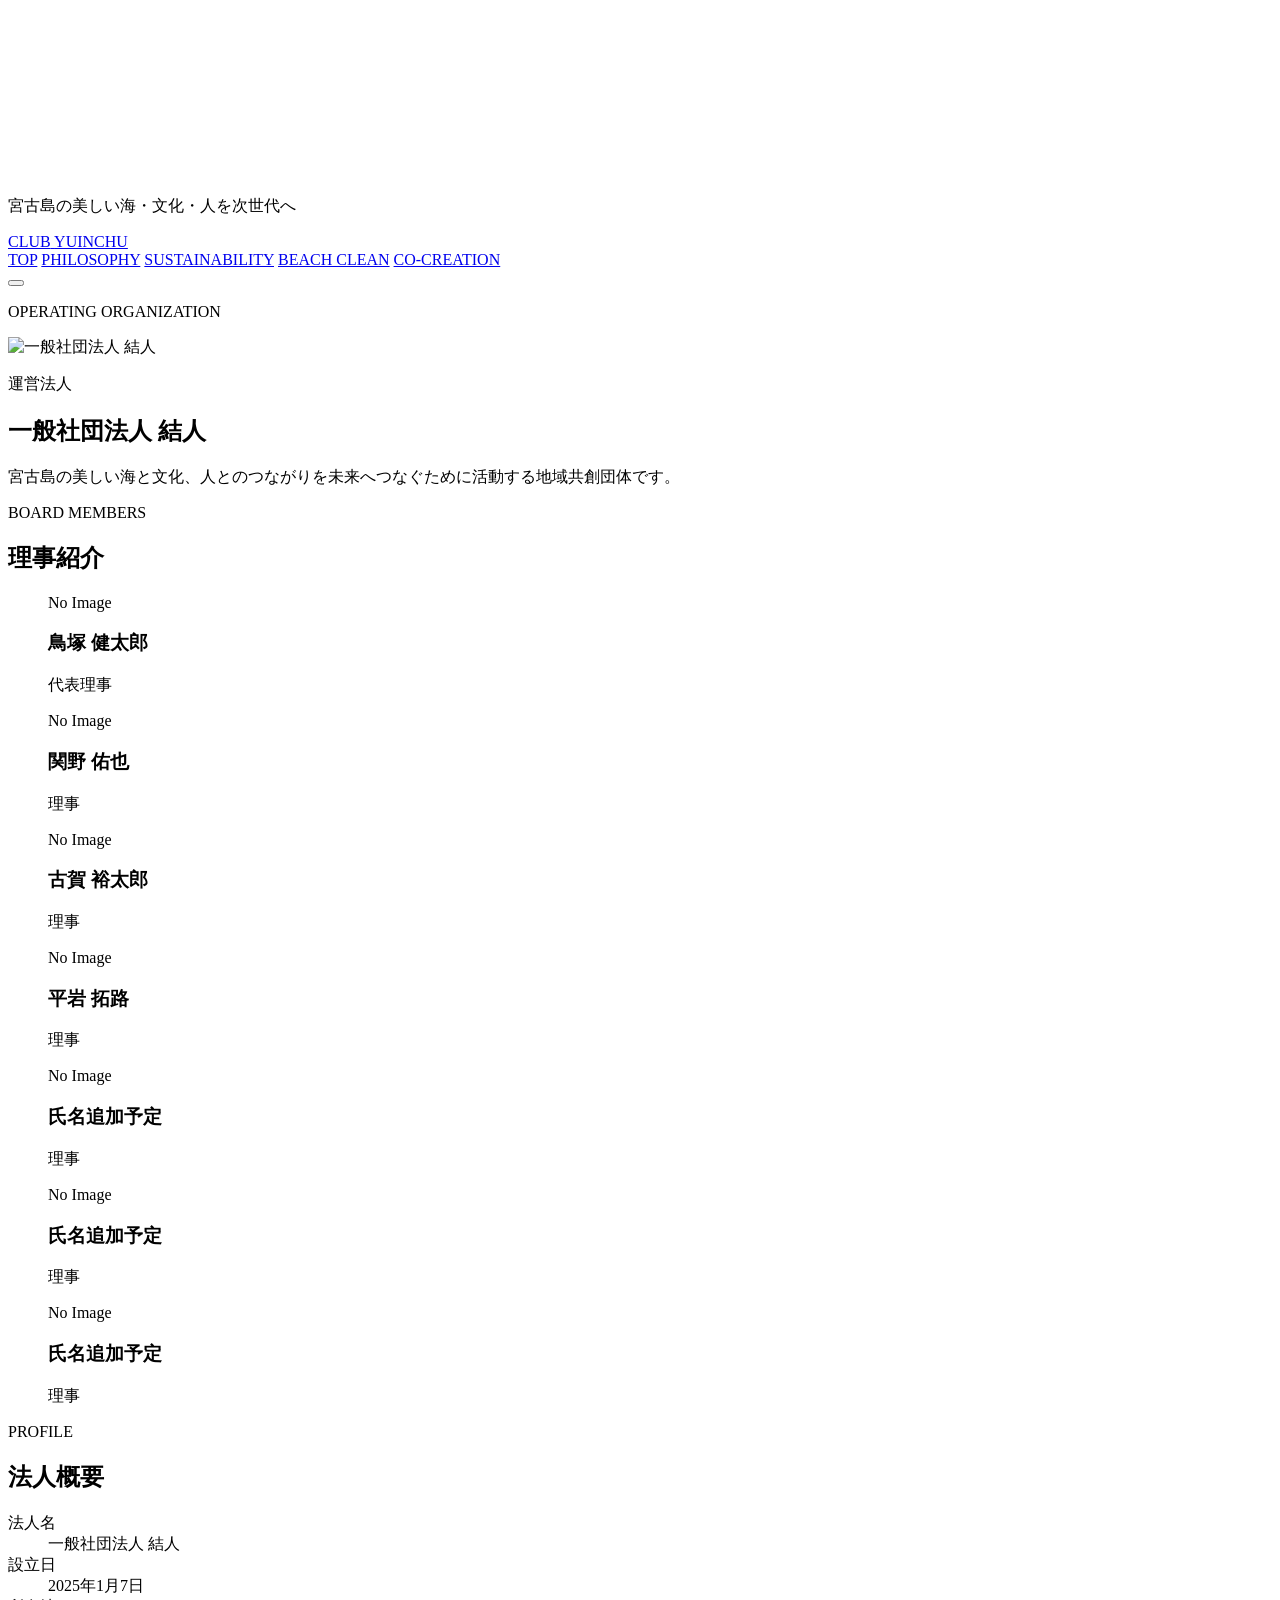
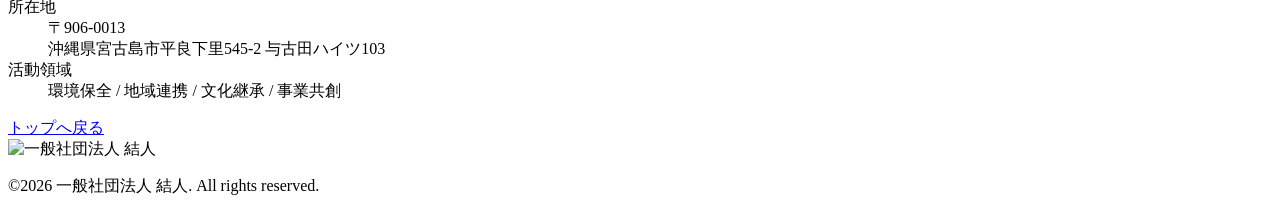
==== about.html @ 7a9347c9 "Add files via upload" ====
<!DOCTYPE html>
<html lang="ja">
<head>
  <meta charset="UTF-8">
  <meta name="viewport" content="width=device-width, initial-scale=1.0">
  <meta name="description" content="一般社団法人 結人の運営法人情報と理事紹介ページです。">
  <title>運営法人｜一般社団法人 結人</title>
  <link rel="icon" href="assets/favicon.png" type="image/png">
  <link rel="stylesheet" href="style_hiroha-structure.css">
  <link rel="preconnect" href="https://fonts.googleapis.com">
  <link rel="preconnect" href="https://fonts.gstatic.com" crossorigin>
  <link href="https://fonts.googleapis.com/css2?family=Noto+Sans+JP:wght@300;400;500;700&family=Noto+Serif+JP:wght@400;500;600;700&family=Cormorant+Garamond:wght@400;500;600&display=swap" rel="stylesheet">
</head>
<body class="hiroha-layout about-page">
  <div class="ambient-video" aria-hidden="true">
    <video autoplay muted loop playsinline poster="assets/hero-ocean.jpg">
      <source src="assets/260413_yuinchubackground.mp4" type="video/mp4">
    </video>
  </div>
  <div class="ambient-overlay" aria-hidden="true"></div>
  <a class="side-logo" href="index.html" aria-label="一般社団法人 結人 トップへ">
    <img src="assets/footer-logo.png" alt="">
  </a>
  <p class="side-copy" aria-hidden="true">宮古島の美しい海・文化・人を次世代へ</p>

  <header class="site-header" id="top">
    <div class="site-header__inner">
      <a class="brand" href="index.html" aria-label="一般社団法人 結人 トップへ">
        <span>CLUB</span>
        <span>YUINCHU</span>
      </a>
      <nav class="global-nav" id="global-nav" aria-label="サイトナビゲーション">
        <a href="index.html">TOP</a>
        <a href="index.html#philosophy">PHILOSOPHY</a>
        <a href="index.html#sustainability">SUSTAINABILITY</a>
        <a href="index.html#beach-clean">BEACH CLEAN</a>
        <a href="index.html#co-creation">CO-CREATION</a>
      </nav>
      <button class="menu-button" id="menu-button" type="button" aria-label="メニューを開閉" aria-controls="global-nav" aria-expanded="false">
        <span></span>
        <span></span>
        <span></span>
      </button>
    </div>
  </header>

  <main>
    <section class="about-hero" aria-labelledby="about-title">
      <div class="about-hero__inner">
        <p class="section-label">OPERATING ORGANIZATION</p>
        <img class="about-hero__logo" src="assets/footer-logo.png" alt="一般社団法人 結人">
        <div class="about-hero__panel">
          <p class="about-hero__eyebrow">運営法人</p>
          <h1 class="visually-hidden" id="about-title">一般社団法人 結人</h1>
          <p class="about-hero__lead">宮古島の美しい海と文化、人とのつながりを未来へつなぐために活動する地域共創団体です。</p>
        </div>
      </div>
    </section>

    <div class="phone-stage about-stage">
      <section class="section directors" aria-labelledby="directors-title">
        <div class="container">
          <p class="section-label">BOARD MEMBERS</p>
          <h2 class="section-title" id="directors-title">理事紹介</h2>
          <div class="director-feature">
            <figure class="director-card director-card--primary">
              <div class="director-card__photo director-card__photo--empty">No Image</div>
              <figcaption>
                <h3>鳥塚 健太郎</h3>
                <p>代表理事</p>
              </figcaption>
            </figure>
          </div>
          <div class="director-grid">
            <figure class="director-card">
              <div class="director-card__photo director-card__photo--empty">No Image</div>
              <figcaption>
                <h3>関野 佑也</h3>
                <p>理事</p>
              </figcaption>
            </figure>
            <figure class="director-card">
              <div class="director-card__photo director-card__photo--empty">No Image</div>
              <figcaption>
                <h3>古賀 裕太郎</h3>
                <p>理事</p>
              </figcaption>
            </figure>
            <figure class="director-card">
              <div class="director-card__photo director-card__photo--empty">No Image</div>
              <figcaption>
                <h3>平岩 拓路</h3>
                <p>理事</p>
              </figcaption>
            </figure>
            <figure class="director-card director-card--placeholder">
              <div class="director-card__photo director-card__photo--empty">No Image</div>
              <figcaption>
                <h3>氏名追加予定</h3>
                <p>理事</p>
              </figcaption>
            </figure>
            <figure class="director-card director-card--placeholder">
              <div class="director-card__photo director-card__photo--empty">No Image</div>
              <figcaption>
                <h3>氏名追加予定</h3>
                <p>理事</p>
              </figcaption>
            </figure>
            <figure class="director-card director-card--placeholder">
              <div class="director-card__photo director-card__photo--empty">No Image</div>
              <figcaption>
                <h3>氏名追加予定</h3>
                <p>理事</p>
              </figcaption>
            </figure>
          </div>
        </div>
      </section>

      <section class="section about-profile" aria-labelledby="profile-title">
        <div class="container">
          <p class="section-label">PROFILE</p>
          <h2 class="section-title" id="profile-title">法人概要</h2>
          <dl class="company-table about-profile__table">
            <div>
              <dt>法人名</dt>
              <dd>一般社団法人 結人</dd>
            </div>
            <div>
              <dt>設立日</dt>
              <dd>2025年1月7日</dd>
            </div>
            <div>
              <dt>所在地</dt>
              <dd>〒906-0013<br>沖縄県宮古島市平良下里545-2 与古田ハイツ103</dd>
            </div>
            <div>
              <dt>活動領域</dt>
              <dd>環境保全 / 地域連携 / 文化継承 / 事業共創</dd>
            </div>
          </dl>
          <a class="section-link about-back-link" href="index.html#philosophy">トップへ戻る</a>
        </div>
      </section>

      <footer class="footer">
        <div class="container footer__inner">
          <img src="assets/footer-logo.png" alt="一般社団法人 結人">
          <p class="footer__copy">&copy;2026 一般社団法人 結人. All rights reserved.</p>
        </div>
      </footer>
    </div>
  </main>

  <script>
    const menuButton = document.getElementById('menu-button');
    const globalNav = document.getElementById('global-nav');
    const header = document.querySelector('.site-header');

    menuButton.addEventListener('click', () => {
      const isOpen = globalNav.classList.toggle('is-open');
      menuButton.classList.toggle('is-active', isOpen);
      document.body.classList.toggle('is-menu-open', isOpen);
      menuButton.setAttribute('aria-expanded', String(isOpen));
    });

    document.querySelectorAll('.global-nav a').forEach((link) => {
      link.addEventListener('click', () => {
        globalNav.classList.remove('is-open');
        menuButton.classList.remove('is-active');
        document.body.classList.remove('is-menu-open');
        menuButton.setAttribute('aria-expanded', 'false');
      });
    });

    const updateHeaderState = () => {
      header.classList.toggle('is-scrolled', window.scrollY > 40);
    };

    window.addEventListener('scroll', updateHeaderState);
    updateHeaderState();

    const motionTargets = document.querySelectorAll(
      '.section-label, .section-title, .about-hero__logo, .about-hero__panel, .director-card, .company-table, .section-link'
    );

    if (!window.matchMedia('(prefers-reduced-motion: reduce)').matches) {
      motionTargets.forEach((element) => element.classList.add('reveal'));

      const revealObserver = new IntersectionObserver((entries) => {
        entries.forEach((entry) => {
          if (entry.isIntersecting) {
            entry.target.classList.add('is-visible');
            revealObserver.unobserve(entry.target);
          }
        });
      }, {
        threshold: 0.12,
        rootMargin: '0px 0px -8% 0px'
      });

      const showVisibleElement = (element) => {
        const rect = element.getBoundingClientRect();
        if (rect.top < window.innerHeight * 0.94 && rect.bottom > window.innerHeight * 0.04) {
          element.classList.add('is-visible');
          revealObserver.unobserve(element);
        }
      };

      motionTargets.forEach((element) => {
        revealObserver.observe(element);
        showVisibleElement(element);
      });
    }
  </script>
</body>
</html>
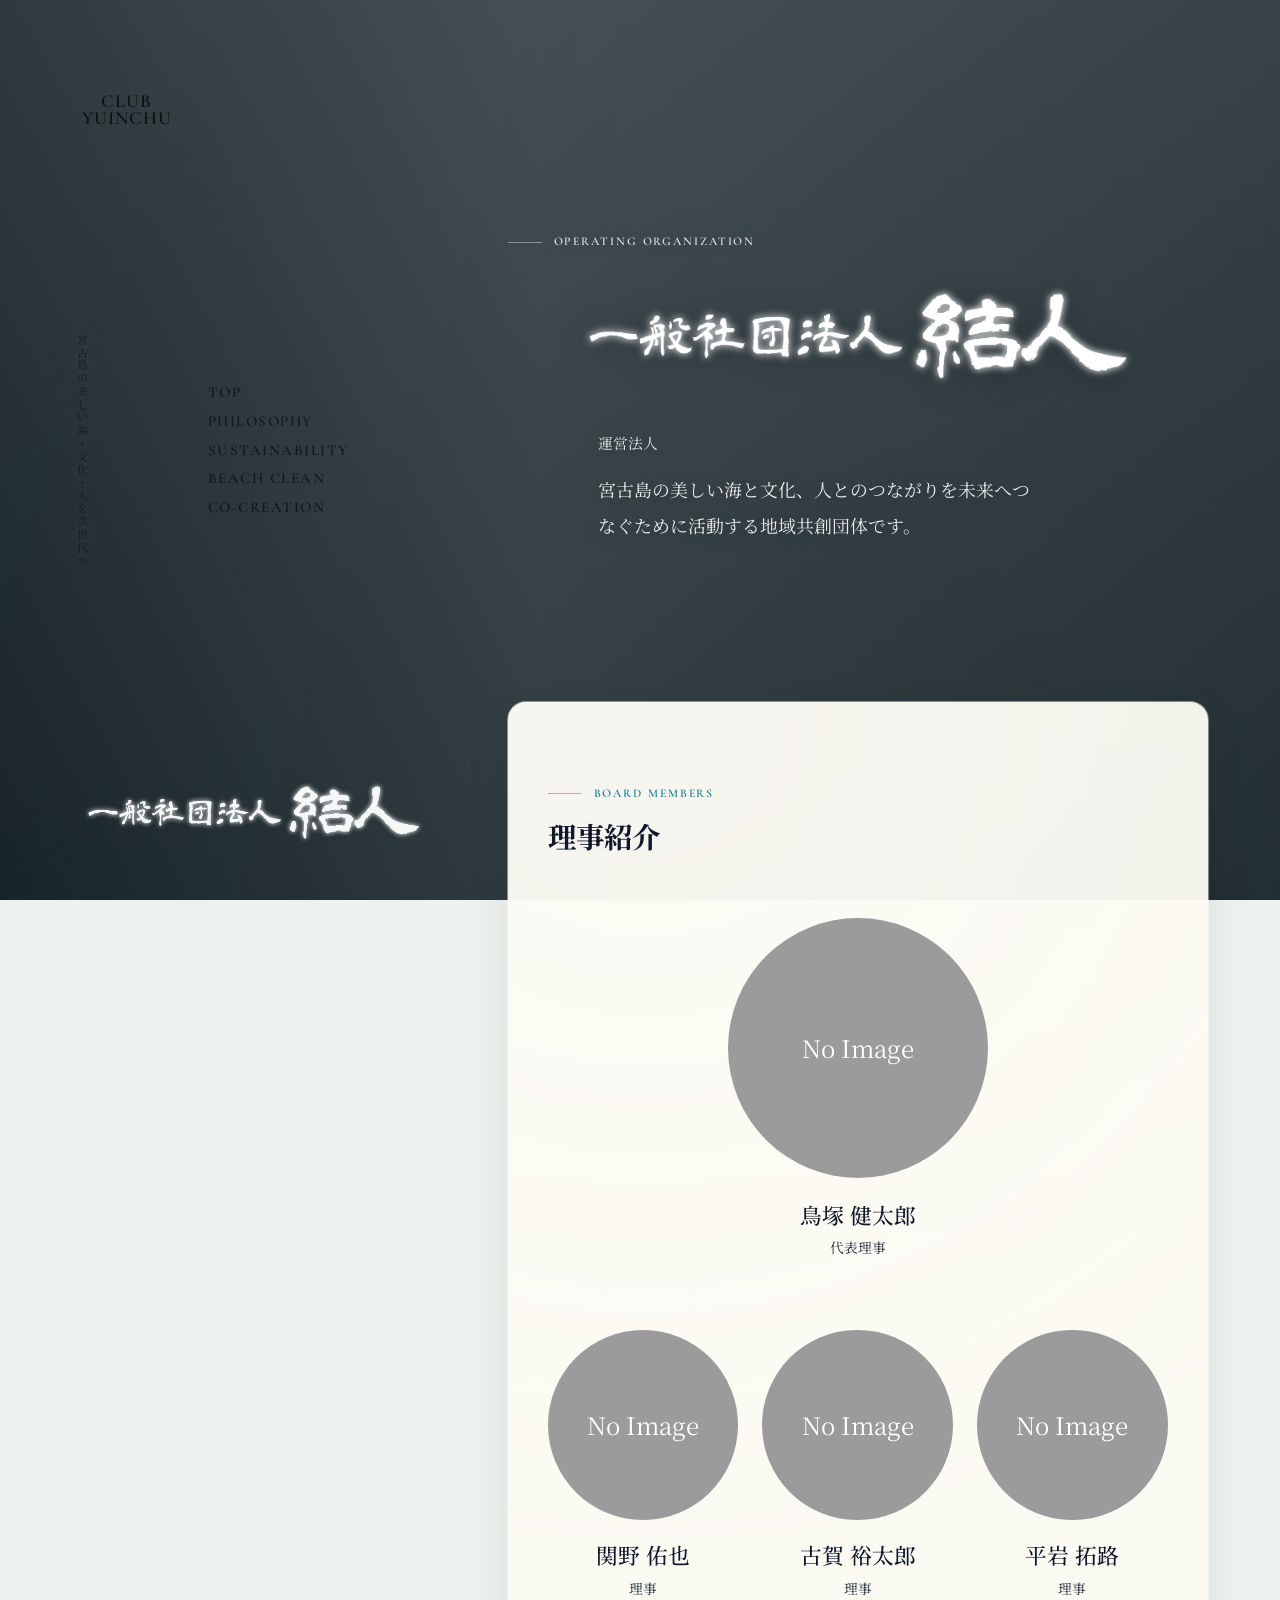
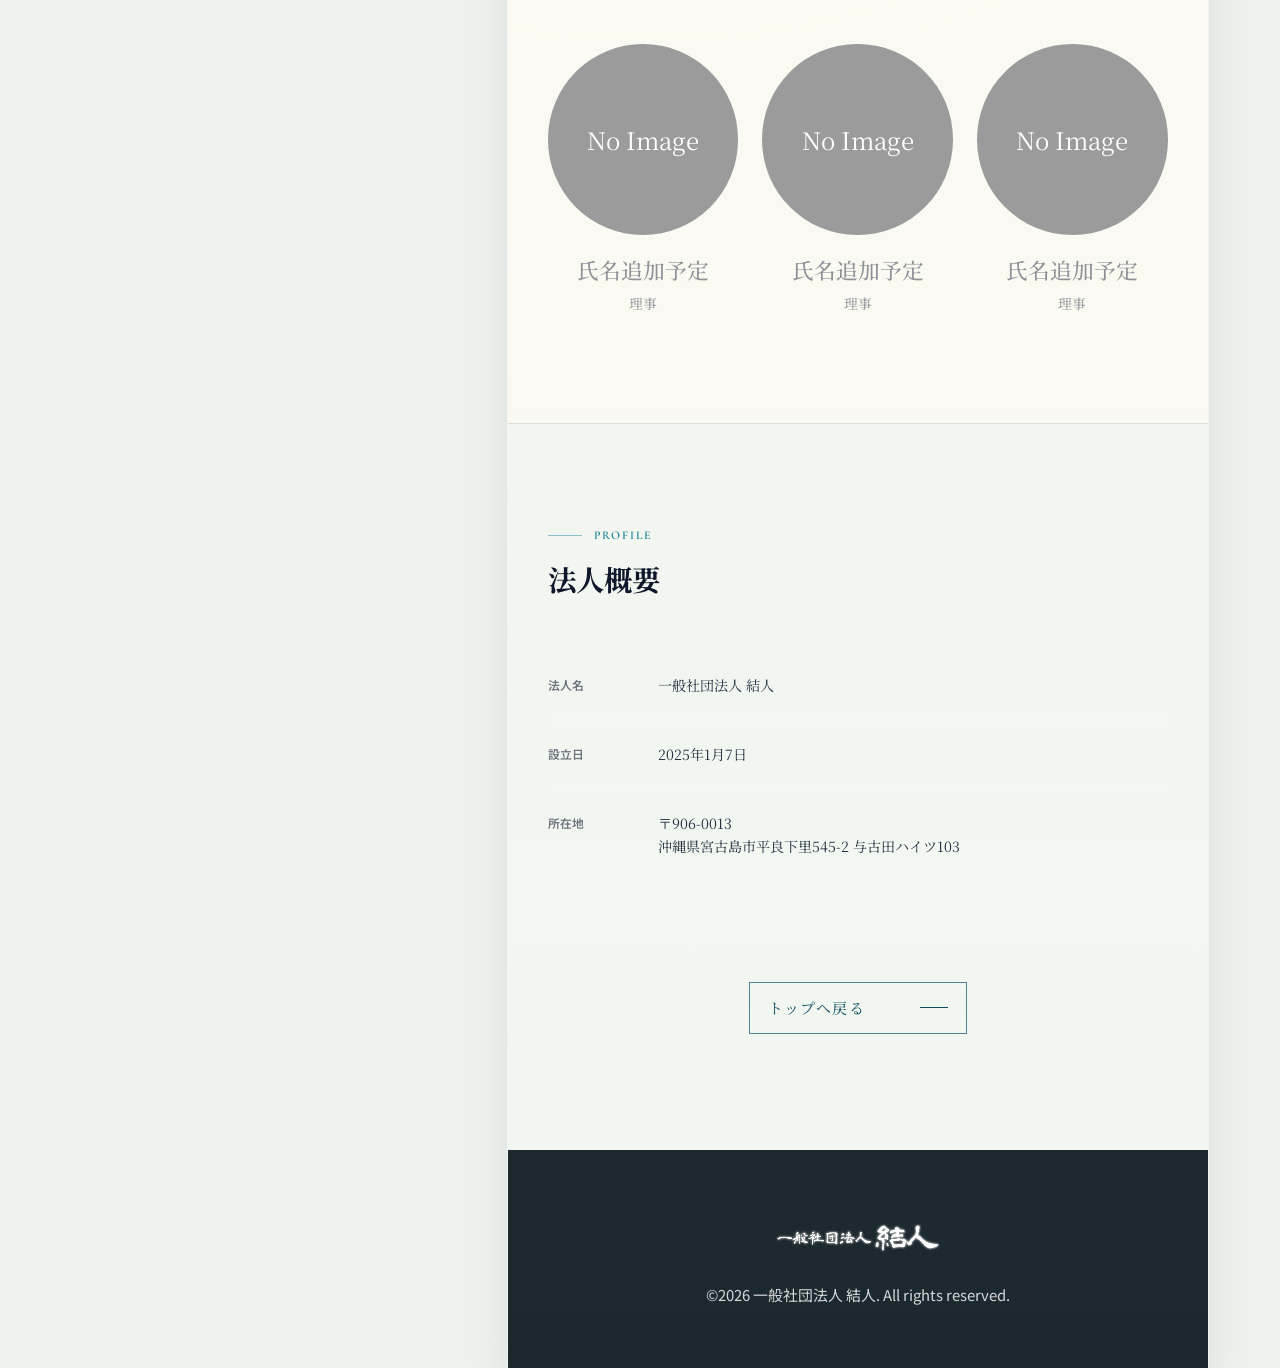
==== commit 747cbcc0: "Update about.html" ====
--- a/about.html
+++ b/about.html
@@ -136,8 +136,6 @@
               <dd>〒906-0013<br>沖縄県宮古島市平良下里545-2 与古田ハイツ103</dd>
             </div>
             <div>
-              <dt>活動領域</dt>
-              <dd>環境保全 / 地域連携 / 文化継承 / 事業共創</dd>
             </div>
           </dl>
           <a class="section-link about-back-link" href="index.html#philosophy">トップへ戻る</a>
--- a/style_hiroha-structure.css
+++ b/style_hiroha-structure.css
@@ -0,0 +1,1291 @@
+@import url("style.css");
+
+body.hiroha-layout {
+  color: var(--color-ink);
+  background: #edf2ee;
+  font-size: 15.5px;
+  line-height: 1.8;
+}
+
+.ambient-video {
+  position: fixed;
+  inset: 0;
+  z-index: 0;
+  overflow: hidden;
+  background: #061319 url("assets/hero-ocean.jpg") center / cover no-repeat;
+}
+
+.ambient-video video {
+  width: 100%;
+  height: 100%;
+  object-fit: cover;
+  opacity: 1;
+}
+
+.ambient-overlay {
+  position: fixed;
+  inset: 0;
+  z-index: 1;
+  pointer-events: none;
+  background:
+    linear-gradient(90deg, rgba(239, 245, 240, 0.08), rgba(239, 245, 240, 0.18) 42%, rgba(239, 245, 240, 0.12)),
+    linear-gradient(180deg, rgba(255, 255, 255, 0.1), rgba(3, 18, 26, 0.16));
+}
+
+.side-logo,
+.side-copy {
+  position: fixed;
+  z-index: 3;
+  color: rgba(255, 255, 255, 0.78);
+}
+
+.side-logo {
+  left: clamp(40px, 8.5vw, 142px);
+  bottom: clamp(34px, 6vh, 68px);
+  width: clamp(280px, 27vw, 460px);
+  opacity: 0.96;
+  transform: translateX(-50%);
+}
+
+.side-logo img {
+  width: 100%;
+  height: auto;
+  filter: brightness(0) invert(1);
+}
+
+.hiroha-layout .side-copy {
+  left: clamp(40px, 8.5vw, 142px);
+  top: 50%;
+  margin: 0;
+  writing-mode: vertical-rl;
+  transform: translate(-50%, -50%);
+  font-family: var(--font-serif);
+  font-size: clamp(0.7rem, 0.78vw, 0.82rem);
+  letter-spacing: 0.18em;
+  line-height: 1.62;
+  color: rgba(6, 14, 18, 0.62);
+  text-shadow: 0 1px 18px rgba(255, 255, 255, 0.28);
+}
+
+.phone-stage {
+  position: relative;
+  z-index: 2;
+  width: min(100%, 700px);
+  margin: 0 auto;
+  overflow: hidden;
+  border-radius: 18px 18px 0 0;
+  background:
+    radial-gradient(circle at 20% 0%, rgba(255, 255, 255, 0.52), transparent 42%),
+    linear-gradient(180deg, rgba(252, 250, 242, 0.78), rgba(248, 247, 240, 0.72));
+  box-shadow: 0 0 0 1px rgba(255, 255, 255, 0.42), 0 18px 48px rgba(0, 0, 0, 0.08);
+}
+
+@media (min-width: 1100px) {
+  .phone-stage {
+    margin-right: auto;
+    margin-left: calc((100% - 700px) / 2 + clamp(210px, 17vw, 320px));
+  }
+
+  .side-logo {
+    left: calc(((100% - 700px) / 2 + clamp(210px, 17vw, 320px)) / 2);
+  }
+
+  .hiroha-layout .side-copy {
+    left: clamp(42px, 5.8vw, 104px);
+    transform: translateY(-50%);
+  }
+
+  .hiroha-layout .site-header__inner {
+    margin-right: auto;
+    margin-left: clamp(58px, 6vw, 92px);
+  }
+}
+
+.hiroha-layout .site-header {
+  z-index: 10;
+  inset: clamp(56px, 8vh, 84px) 0 auto;
+}
+
+.hiroha-layout .site-header.is-scrolled {
+  background: transparent;
+  box-shadow: none;
+  backdrop-filter: none;
+}
+
+.hiroha-layout .site-header__inner {
+  width: min(100% - 56px, 620px);
+  height: 76px;
+}
+
+@media (min-width: 1100px) {
+  .hiroha-layout .site-header__inner {
+    width: calc(100% - clamp(60px, 8vw, 112px));
+  }
+}
+
+.hiroha-layout .brand,
+.hiroha-layout .global-nav {
+  color: #101010;
+  text-shadow: none;
+}
+
+.hiroha-layout .brand {
+  transition: opacity 0.48s ease, color 0.25s ease;
+}
+
+.hiroha-layout .site-header.is-scrolled .brand,
+.hiroha-layout .site-header.is-scrolled .global-nav {
+  color: #0d1f2a;
+  text-shadow: none;
+}
+
+.hiroha-layout .site-header.is-scrolled .brand {
+  opacity: 0;
+  pointer-events: none;
+}
+
+.hiroha-layout .global-nav.is-open {
+  color: #0d1f2a;
+  text-shadow: none;
+}
+
+.hiroha-layout .global-nav {
+  position: fixed;
+  top: 0;
+  right: 0;
+  width: min(78vw, 320px);
+  height: 100svh;
+  padding: 96px 34px 34px;
+  background: rgba(255, 255, 255, 0.96);
+  box-shadow: -24px 0 50px rgba(15, 23, 42, 0.14);
+  transform: translateX(100%);
+  transition: transform 0.25s ease;
+  flex-direction: column;
+  align-items: flex-start;
+  justify-content: flex-start;
+  gap: 22px;
+  color: #0d1f2a;
+  font-size: 0.86rem;
+  text-shadow: none;
+}
+
+.hiroha-layout .global-nav.is-open {
+  transform: translateX(0);
+}
+
+.hiroha-layout .menu-button {
+  position: relative;
+  z-index: 60;
+  display: block;
+}
+
+.hiroha-layout .menu-button span {
+  background: #101010;
+}
+
+.hiroha-layout .site-header.is-scrolled .menu-button span,
+.hiroha-layout.is-menu-open .menu-button span {
+  background: var(--color-ink);
+}
+
+@media (min-width: 1100px) {
+  .hiroha-layout .global-nav {
+    position: fixed;
+    right: auto;
+    left: calc(((100% - 700px) / 2 + clamp(210px, 17vw, 320px)) / 2 - clamp(44px, 5vw, 76px));
+    top: 50%;
+    z-index: 9;
+    width: auto;
+    height: auto;
+    padding: 0;
+    background: transparent;
+    box-shadow: none;
+    transform: translateY(-50%);
+    transition: none;
+    flex-direction: column;
+    align-items: flex-start;
+    justify-content: flex-start;
+    gap: 6px;
+    color: rgba(6, 14, 18, 0.76);
+    font-family: var(--font-en);
+    font-size: 15px;
+    font-weight: 600;
+    letter-spacing: 0.1em;
+    line-height: 1.25;
+    text-align: left;
+    white-space: nowrap;
+  }
+
+  .hiroha-layout .global-nav.is-open {
+    transform: translateY(-50%);
+  }
+
+  .hiroha-layout .global-nav a {
+    position: relative;
+    display: block;
+    padding: 2px 0 2px 18px;
+    transition: color 0.22s ease, opacity 0.22s ease;
+  }
+
+  .hiroha-layout .global-nav a::before {
+    position: absolute;
+    left: 0;
+    top: 50%;
+    width: 8px;
+    height: 1px;
+    background: currentColor;
+    opacity: 0;
+    transform: translateY(-50%) scaleX(0.4);
+    transform-origin: left center;
+    transition: opacity 0.22s ease, transform 0.22s ease;
+    content: "";
+  }
+
+  .hiroha-layout .global-nav a.is-current {
+    color: #fff;
+  }
+
+  .hiroha-layout .global-nav a.is-current::before {
+    opacity: 1;
+    transform: translateY(-50%) scaleX(1);
+  }
+
+  .hiroha-layout .menu-button {
+    display: none;
+  }
+}
+
+.hiroha-layout .container {
+  width: min(100% - 64px, 620px);
+}
+
+.hiroha-layout .section {
+  position: relative;
+  padding: 78px 0;
+}
+
+.hiroha-layout .section-label {
+  display: flex;
+  align-items: center;
+  gap: 12px;
+  margin-bottom: 12px;
+  color: #147f98;
+  font-size: 0.74rem;
+  letter-spacing: 0.16em;
+  line-height: 1.3;
+}
+
+.hiroha-layout .phone-stage .section-label::before,
+.about-page .about-hero .section-label::before {
+  flex: 0 0 34px;
+  width: 34px;
+  height: 1px;
+  background: currentColor;
+  opacity: 0.46;
+  content: "";
+}
+
+.hiroha-layout .section-title {
+  margin-bottom: 22px;
+  font-size: clamp(1.34rem, 5.2vw, 1.78rem);
+  line-height: 1.62;
+  letter-spacing: 0.01em;
+}
+
+.hiroha-layout p {
+  margin-top: 0;
+  margin-bottom: 0;
+  color: #243140;
+  font-size: 0.93rem;
+  line-height: 2;
+  text-align: left;
+}
+
+.hiroha-layout .hero {
+  min-height: 100svh;
+  background: transparent;
+  color: #ffffff;
+  display: flex;
+  align-items: center;
+}
+
+.hiroha-layout .hero__media {
+  display: none;
+}
+
+.hiroha-layout .hero::after {
+  display: none;
+}
+
+.hiroha-layout .hero__content {
+  width: min(100% - 64px, 620px);
+  min-height: auto;
+  margin: 0 auto;
+  padding: 0;
+  border: 0;
+  border-radius: 0;
+  background: transparent;
+  box-shadow: none;
+  backdrop-filter: none;
+  display: block;
+  text-align: left;
+}
+
+@media (min-width: 1100px) {
+  .hiroha-layout .hero__content {
+    margin-right: auto;
+    margin-left: calc((100% - 700px) / 2 + clamp(210px, 17vw, 320px) + 36px);
+  }
+}
+
+.hiroha-layout .hero__eyebrow {
+  display: block;
+  margin: 0 0 22px;
+  color: rgba(255, 255, 255, 0.86);
+  font-size: clamp(0.72rem, 1.7vw, 0.84rem);
+  letter-spacing: 0.18em;
+  line-height: 1.6;
+  text-align: left;
+  text-shadow: 0 2px 18px rgba(0, 0, 0, 0.28);
+}
+
+.hiroha-layout .corporate-hero .hero__title {
+  writing-mode: horizontal-tb;
+  text-orientation: mixed;
+  margin: 0;
+  color: #ffffff;
+  font-size: clamp(2.12rem, 5.2vw, 3.05rem);
+  line-height: 1.5;
+  letter-spacing: 0.04em;
+  text-align: left;
+  text-shadow: 0 3px 22px rgba(0, 0, 0, 0.3);
+}
+
+.hiroha-layout .corporate-hero .hero__title span {
+  display: block;
+  margin-top: 0.44em;
+}
+
+.hiroha-layout .hero__lead {
+  margin: 34px 0 0;
+  color: rgba(255, 255, 255, 0.86);
+  font-size: clamp(0.74rem, 1.8vw, 0.86rem);
+  line-height: 1.9;
+  letter-spacing: 0.05em;
+  text-align: left;
+  text-shadow: 0 2px 16px rgba(0, 0, 0, 0.26);
+}
+
+.hiroha-layout .intro,
+.hiroha-layout .sustainability,
+.hiroha-layout .sustainability-actions,
+.hiroha-layout .beach-clean,
+.hiroha-layout .co-creation,
+.hiroha-layout .product {
+  background: transparent;
+  color: var(--color-ink);
+}
+
+.hiroha-layout .intro {
+  padding-top: 112px;
+  padding-bottom: 88px;
+}
+
+.hiroha-layout .intro .section-label {
+  margin-bottom: 24px;
+}
+
+.hiroha-layout .intro .section-title {
+  margin-bottom: 38px;
+  font-size: clamp(1.52rem, 5.6vw, 2.04rem);
+  line-height: 1.72;
+}
+
+.hiroha-layout .sustainability {
+  position: relative;
+  background: rgba(224, 241, 239, 0.28);
+  border-top: 1px solid rgba(15, 23, 42, 0.1);
+  border-bottom: 1px solid rgba(15, 23, 42, 0.1);
+}
+
+.hiroha-layout .sustainability-actions {
+  padding-top: 34px;
+  background: rgba(224, 241, 239, 0.18);
+}
+
+.hiroha-layout .sustainability__inner {
+  min-height: 0;
+  display: flex;
+  flex-direction: column;
+  justify-content: flex-start;
+}
+
+.hiroha-layout .sustainability .section-label {
+  color: #147f98;
+  text-shadow: none;
+}
+
+.hiroha-layout .sustainability h2 {
+  max-width: 620px;
+  margin: 0 0 22px;
+  font-family: var(--font-serif);
+  font-size: clamp(1.34rem, 5.2vw, 1.76rem);
+  line-height: 1.62;
+  text-align: left;
+  text-shadow: none;
+}
+
+.hiroha-layout .beach-clean {
+  color: var(--color-ink);
+  background:
+    linear-gradient(180deg, rgba(255, 255, 255, 0), rgba(210, 232, 235, 0.3));
+  border-top: 1px solid rgba(15, 23, 42, 0.08);
+  padding-bottom: 88px;
+}
+
+.hiroha-layout .beach-clean__layout,
+.hiroha-layout .product__layout,
+.hiroha-layout .co-creation__layout,
+.hiroha-layout .company__layout,
+.hiroha-layout .intro__layout {
+  grid-template-columns: 1fr;
+}
+
+.hiroha-layout .intro__layout {
+  gap: 34px;
+}
+
+.hiroha-layout .beach-clean__layout,
+.hiroha-layout .product__layout,
+.hiroha-layout .co-creation__layout {
+  gap: 32px;
+}
+
+.hiroha-layout .beach-clean__copy {
+  max-width: 620px;
+  padding: 0;
+  border: 0;
+  border-radius: 0;
+  background: transparent;
+  box-shadow: none;
+  backdrop-filter: none;
+}
+
+.hiroha-layout .beach-clean__copy .section-label {
+  color: #147f98;
+}
+
+.hiroha-layout .beach-clean__copy p,
+.hiroha-layout .co-creation p {
+  color: #243140;
+}
+
+.hiroha-layout .intro__text {
+  padding: 0;
+  border-left: 0;
+  background: transparent;
+}
+
+.hiroha-layout .intro__text p {
+  color: #243140;
+  font-family: var(--font-sans);
+  font-size: 0.93rem;
+  line-height: 2;
+}
+
+.hiroha-layout .intro__text p + p,
+.hiroha-layout .beach-clean__copy p + p {
+  margin-top: 0.92em;
+}
+
+.hiroha-layout .section-link {
+  display: flex;
+  align-items: center;
+  justify-content: space-between;
+  gap: 18px;
+  width: fit-content;
+  min-width: 218px;
+  margin: 32px auto 0;
+  padding: 14px 18px 15px;
+  border: 1px solid rgba(13, 89, 109, 0.72);
+  color: #0b4e5f;
+  font-family: var(--font-serif);
+  font-size: 0.94rem;
+  line-height: 1.4;
+  letter-spacing: 0.08em;
+  transition: background 0.24s ease, color 0.24s ease, border-color 0.24s ease;
+}
+
+.hiroha-layout .section-link::after {
+  width: 28px;
+  height: 1px;
+  background: currentColor;
+  content: "";
+  transition: transform 0.24s ease;
+}
+
+.hiroha-layout .section-link:hover {
+  border-color: #0b4e5f;
+  background: #0b4e5f;
+  color: #fff;
+}
+
+.hiroha-layout .section-link:hover::after {
+  transform: translateX(6px);
+}
+
+.hiroha-layout .beach-clean__slider {
+  width: calc(100% + 92px);
+  margin: 38px -46px 0;
+  overflow-x: auto;
+  overscroll-behavior-x: contain;
+  scroll-snap-type: x mandatory;
+  scrollbar-width: none;
+}
+
+.hiroha-layout .beach-clean__slider::-webkit-scrollbar {
+  display: none;
+}
+
+.hiroha-layout .beach-clean__track {
+  display: flex;
+  gap: 18px;
+  padding: 0 46px 4px;
+  width: max-content;
+  animation: beachCleanMarquee 54s linear infinite;
+  will-change: transform;
+}
+
+.hiroha-layout .beach-clean__slider:hover .beach-clean__track {
+  animation-play-state: paused;
+}
+
+.hiroha-layout .beach-clean__track figure {
+  flex: 0 0 min(84vw, 560px);
+  margin: 0;
+  scroll-snap-align: center;
+}
+
+.hiroha-layout .beach-clean__track img {
+  width: 100%;
+  aspect-ratio: 16 / 10;
+  object-fit: cover;
+  border-radius: 0;
+}
+
+@keyframes beachCleanMarquee {
+  from {
+    transform: translateX(0);
+  }
+
+  to {
+    transform: translateX(calc(-50% + 21px));
+  }
+}
+
+@media (prefers-reduced-motion: reduce) {
+  .hiroha-layout .beach-clean__track {
+    animation: none;
+  }
+}
+
+.hiroha-layout .co-creation {
+  color: var(--color-ink);
+  background: rgba(246, 240, 228, 0.38);
+  border-top: 1px solid rgba(15, 23, 42, 0.1);
+  border-bottom: 1px solid rgba(15, 23, 42, 0.1);
+  padding-top: 84px;
+  padding-bottom: 84px;
+}
+
+.hiroha-layout .co-creation__cards article {
+  display: block;
+  width: calc(100% + 104px);
+  margin-left: -52px;
+  padding: 24px 26px;
+  border: 0;
+  border-top: 1px solid rgba(15, 23, 42, 0.34);
+  border-radius: 0;
+  background: transparent;
+}
+
+.hiroha-layout .co-creation__cards article:last-child {
+  border-bottom: 1px solid rgba(15, 23, 42, 0.34);
+}
+
+.hiroha-layout .co-creation__cards span {
+  display: block;
+  margin-bottom: 10px;
+  color: #147f98;
+  font-size: 1.55rem;
+}
+
+.hiroha-layout .co-creation__cards h3 {
+  margin-bottom: 8px;
+  font-size: 1.03rem;
+}
+
+.hiroha-layout .co-creation .section-label {
+  color: #147f98;
+}
+
+.hiroha-layout .co-creation__cards article p {
+  color: #465466;
+}
+
+.hiroha-layout .card-grid--three {
+  grid-template-columns: 1fr;
+  gap: 0;
+  width: calc(100% + 104px);
+  margin-left: -52px;
+}
+
+.hiroha-layout .initiative-card {
+  padding: 24px 26px;
+  border: 0;
+  border-top: 1px solid rgba(15, 23, 42, 0.34);
+  border-radius: 0;
+  background: transparent;
+}
+
+.hiroha-layout .initiative-card:last-child {
+  border-bottom: 1px solid rgba(15, 23, 42, 0.34);
+}
+
+.hiroha-layout .initiative-card span {
+  margin-bottom: 10px;
+  color: #147f98;
+  font-size: 1.55rem;
+}
+
+.hiroha-layout .initiative-card h3 {
+  margin-bottom: 8px;
+  font-size: 1.03rem;
+}
+
+.hiroha-layout .initiative-card p {
+  color: #465466;
+  font-size: 0.9rem;
+  line-height: 1.9;
+}
+
+.hiroha-layout .initiative-card,
+.hiroha-layout .co-creation__cards article,
+.hiroha-layout .company-table {
+  border-radius: 0;
+}
+
+.hiroha-layout .product figure {
+  order: 2;
+  width: calc(100% + 80px);
+  margin: 0 0 18px -40px;
+}
+
+.hiroha-layout .product {
+  background: rgba(255, 255, 255, 0.08);
+  padding-top: 88px;
+  padding-bottom: 88px;
+}
+
+.hiroha-layout .product img {
+  width: 100%;
+  max-width: 100%;
+  margin-left: 0;
+  aspect-ratio: 3 / 1;
+  border-radius: 0;
+  object-fit: cover;
+}
+
+.placeholder-frame {
+  position: relative;
+  width: calc(100% + 80px);
+  max-width: none;
+  margin: 0 0 0 -40px;
+  aspect-ratio: 3 / 1;
+  display: flex;
+  flex-direction: column;
+  place-items: center;
+  align-items: center;
+  justify-content: center;
+  border: 1px dashed rgba(20, 127, 152, 0.38);
+  border-radius: 0;
+  overflow: hidden;
+  background:
+    linear-gradient(135deg, rgba(20, 127, 152, 0.08), rgba(61, 155, 233, 0.08)),
+    #eef5f5;
+  color: rgba(15, 23, 42, 0.42);
+  font-family: var(--font-en);
+  font-size: 0.96rem;
+  letter-spacing: 0.12em;
+}
+
+.placeholder-frame img {
+  position: absolute;
+  inset: 0;
+  width: 100%;
+  height: 100%;
+  object-fit: cover;
+}
+
+.placeholder-frame:has(img) {
+  border: 0;
+  background: transparent;
+}
+
+.hiroha-layout .sustainability__visual,
+.hiroha-layout .co-creation__visual {
+  height: auto;
+  border: 0;
+  background: transparent;
+}
+
+.co-creation__visual {
+  margin-top: 20px;
+  margin-bottom: 34px;
+}
+
+.hiroha-layout .company {
+  background: rgba(5, 22, 30, 0.88);
+  color: #fff;
+  padding: 68px 0 72px;
+}
+
+.hiroha-layout .company .section-title {
+  margin-bottom: 16px;
+  font-size: clamp(1.12rem, 4vw, 1.42rem);
+}
+
+.hiroha-layout .company__layout {
+  gap: 34px;
+}
+
+.hiroha-layout .contact {
+  background:
+    linear-gradient(180deg, rgba(255, 255, 255, 0.3), rgba(252, 250, 242, 0.76)),
+    rgba(252, 250, 242, 0.68);
+  border-top: 1px solid rgba(15, 23, 42, 0.08);
+  color: var(--color-ink);
+  padding: 76px 0 82px;
+}
+
+.hiroha-layout .contact__layout {
+  gap: 32px;
+}
+
+.hiroha-layout .contact-form {
+  padding-top: 0;
+  border-top: 0;
+}
+
+.hiroha-layout .contact-form__head {
+  margin-bottom: 24px;
+}
+
+.hiroha-layout .contact-form__head .section-label {
+  margin-bottom: 12px;
+  color: #147f98;
+  text-shadow: none;
+}
+
+.hiroha-layout .contact-form__head h3 {
+  margin: 0 0 12px;
+  color: var(--color-ink);
+  font-family: var(--font-serif);
+  font-size: clamp(1.08rem, 3.6vw, 1.34rem);
+  font-weight: 500;
+  line-height: 1.5;
+}
+
+.hiroha-layout .company p,
+.hiroha-layout .company-table dd {
+  color: rgba(255, 255, 255, 0.82);
+  text-align: left;
+}
+
+.hiroha-layout .company p {
+  font-size: 0.84rem;
+  line-height: 1.8;
+}
+
+.hiroha-layout .contact p {
+  color: #243140;
+  font-size: 0.84rem;
+  line-height: 1.8;
+  text-align: left;
+}
+
+.hiroha-layout .company-table div {
+  grid-template-columns: 82px minmax(0, 1fr);
+  gap: 14px;
+  padding: 16px 0;
+  border-top: 1px solid rgba(255, 255, 255, 0.18);
+}
+
+.hiroha-layout .company-table div:last-child {
+  border-bottom: 1px solid rgba(255, 255, 255, 0.18);
+}
+
+.hiroha-layout .company-table dt {
+  font-size: 0.74rem;
+}
+
+.hiroha-layout .company-table dd {
+  font-size: 0.88rem;
+  line-height: 1.65;
+}
+
+.hiroha-layout .contact-form label {
+  display: block;
+  margin-top: 18px;
+}
+
+.hiroha-layout .contact-form label span {
+  display: block;
+  margin-bottom: 8px;
+  color: rgba(15, 23, 42, 0.62);
+  font-size: 0.76rem;
+  line-height: 1.5;
+}
+
+.hiroha-layout .contact-form input,
+.hiroha-layout .contact-form textarea {
+  width: 100%;
+  border: 0;
+  border-bottom: 1px solid rgba(15, 23, 42, 0.28);
+  border-radius: 0;
+  background: transparent;
+  color: var(--color-ink);
+  font: inherit;
+  font-size: 0.92rem;
+  line-height: 1.7;
+  outline: none;
+  transition: border-color 0.2s ease, background 0.2s ease;
+}
+
+.hiroha-layout .contact-form input {
+  min-height: 42px;
+  padding: 8px 0 10px;
+}
+
+.hiroha-layout .contact-form textarea {
+  min-height: 132px;
+  padding: 10px 0;
+  resize: vertical;
+}
+
+.hiroha-layout .contact-form input:focus,
+.hiroha-layout .contact-form textarea:focus {
+  border-color: rgba(13, 89, 109, 0.86);
+  background: rgba(255, 255, 255, 0.28);
+}
+
+.hiroha-layout .contact-form__button {
+  margin-top: 30px;
+  border-color: rgba(13, 89, 109, 0.72);
+  background: transparent;
+  color: #0b4e5f;
+  cursor: pointer;
+}
+
+.hiroha-layout .contact-form__button:hover {
+  border-color: #0b4e5f;
+  background: #0b4e5f;
+  color: #fff;
+}
+
+.hiroha-layout .contact-form__thanks {
+  margin-top: 18px;
+  color: #243140;
+  font-size: 0.82rem;
+  line-height: 1.75;
+  text-align: center;
+}
+
+.hiroha-layout .contact-form__thanks[hidden] {
+  display: none;
+}
+
+.hiroha-layout .footer p,
+.hiroha-layout .footer address {
+  color: rgba(255, 255, 255, 0.82);
+  text-align: center;
+}
+
+.hiroha-layout .company-table dt,
+.hiroha-layout .footer__copy {
+  color: rgba(255, 255, 255, 0.52);
+}
+
+.hiroha-layout .footer {
+  background: rgba(4, 19, 26, 0.9);
+}
+
+.visually-hidden {
+  position: absolute;
+  width: 1px;
+  height: 1px;
+  padding: 0;
+  margin: -1px;
+  overflow: hidden;
+  clip: rect(0, 0, 0, 0);
+  white-space: nowrap;
+  border: 0;
+}
+
+.about-page .about-hero {
+  position: relative;
+  z-index: 2;
+  min-height: 78svh;
+  display: flex;
+  align-items: center;
+  padding: 122px 0 46px;
+}
+
+.about-page .about-hero__inner {
+  width: min(100% - 64px, 700px);
+  margin: 0 auto;
+}
+
+@media (min-width: 1100px) {
+  .about-page .about-hero__inner {
+    margin-right: auto;
+    margin-left: calc((100% - 700px) / 2 + clamp(210px, 17vw, 320px));
+  }
+}
+
+.about-page .about-hero .section-label {
+  margin-bottom: 32px;
+  color: rgba(255, 255, 255, 0.86);
+  text-shadow: 0 2px 18px rgba(0, 0, 0, 0.28);
+}
+
+.about-page .about-hero__logo {
+  width: min(100%, 560px);
+  margin: 0 auto 42px;
+  filter: brightness(0) invert(1) drop-shadow(0 4px 16px rgba(0, 0, 0, 0.28));
+}
+
+.about-page .about-hero__panel {
+  width: min(100%, 520px);
+  margin: 0 auto;
+  padding: 0;
+  color: #fff;
+  text-align: center;
+}
+
+.about-page .about-hero__eyebrow {
+  margin: 0 0 18px;
+  color: rgba(255, 255, 255, 0.84);
+  font-family: var(--font-serif);
+  font-size: 0.92rem;
+  line-height: 1.5;
+  text-shadow: 0 2px 14px rgba(0, 0, 0, 0.3);
+}
+
+.about-page .about-hero__panel h1 {
+  margin: 0 0 22px;
+  font-family: var(--font-serif);
+  font-size: clamp(1.74rem, 5.2vw, 2.22rem);
+  line-height: 1.45;
+  letter-spacing: 0.02em;
+}
+
+.about-page .about-hero__lead {
+  margin: 0;
+  max-width: 25em;
+  color: rgba(255, 255, 255, 0.9);
+  font-family: var(--font-serif);
+  font-size: clamp(1rem, 2.8vw, 1.12rem);
+  line-height: 2;
+  text-shadow: 0 2px 16px rgba(0, 0, 0, 0.36);
+}
+
+.about-page .about-stage {
+  margin-top: 0;
+}
+
+.about-page .directors {
+  padding-top: 84px;
+  padding-bottom: 110px;
+  background: rgba(252, 250, 242, 0.78);
+}
+
+.about-page .director-feature {
+  display: flex;
+  justify-content: center;
+  margin-top: 58px;
+  margin-bottom: 72px;
+}
+
+.about-page .director-grid {
+  display: grid;
+  grid-template-columns: repeat(3, minmax(0, 1fr));
+  gap: 46px 24px;
+}
+
+.about-page .director-card {
+  margin: 0;
+  text-align: center;
+}
+
+.about-page .director-card__photo {
+  width: 100%;
+  aspect-ratio: 1;
+  margin: 0 auto 20px;
+  border-radius: 50%;
+  overflow: hidden;
+  background: #9b9b9b;
+}
+
+.about-page .director-card--primary {
+  width: min(64%, 260px);
+}
+
+.about-page .director-card--primary .director-card__photo {
+  margin-bottom: 22px;
+}
+
+.about-page .director-card__photo img {
+  width: 100%;
+  height: 100%;
+  object-fit: cover;
+  filter: grayscale(1);
+}
+
+.about-page .director-card__photo--empty {
+  display: grid;
+  place-items: center;
+  color: #fff;
+  font-family: var(--font-serif);
+  font-size: clamp(1rem, 4vw, 1.5rem);
+  line-height: 1;
+}
+
+.about-page .director-card h3 {
+  margin: 0 0 7px;
+  font-family: var(--font-serif);
+  font-size: clamp(1.04rem, 4.2vw, 1.36rem);
+  font-weight: 500;
+  line-height: 1.4;
+}
+
+.about-page .director-card p {
+  color: #243140;
+  font-family: var(--font-serif);
+  font-size: 0.86rem;
+  line-height: 1.5;
+  text-align: center;
+}
+
+.about-page .director-card--placeholder h3,
+.about-page .director-card--placeholder p {
+  color: rgba(15, 23, 42, 0.46);
+}
+
+.about-page .about-profile {
+  padding-top: 104px;
+  padding-bottom: 116px;
+  background: rgba(224, 241, 239, 0.24);
+  border-top: 1px solid rgba(15, 23, 42, 0.1);
+}
+
+.about-page .about-profile__table {
+  width: 100%;
+  margin-top: 48px;
+  margin-left: 0;
+}
+
+.about-page .about-profile__table div {
+  grid-template-columns: 96px minmax(0, 1fr);
+  padding: 22px 0;
+}
+
+.about-page .about-profile__table dd {
+  color: #243140;
+}
+
+.about-page .about-profile__table dt {
+  color: rgba(15, 23, 42, 0.58);
+}
+
+.about-page .about-back-link {
+  margin-top: 54px;
+}
+
+.hiroha-layout .reveal {
+  opacity: 0;
+  transform: translateY(14px);
+  transition: opacity 1s cubic-bezier(0.22, 1, 0.36, 1), transform 1s cubic-bezier(0.22, 1, 0.36, 1);
+}
+
+.hiroha-layout .reveal.is-visible {
+  opacity: 1;
+  transform: translateY(0);
+}
+
+.hiroha-layout .initiative-card.reveal,
+.hiroha-layout .co-creation__cards article.reveal {
+  transform: translateY(10px);
+}
+
+.hiroha-layout .initiative-card.reveal:nth-child(2),
+.hiroha-layout .co-creation__cards article.reveal:nth-child(2) {
+  transition-delay: 0.08s;
+}
+
+.hiroha-layout .initiative-card.reveal:nth-child(3),
+.hiroha-layout .co-creation__cards article.reveal:nth-child(3) {
+  transition-delay: 0.16s;
+}
+
+@media (prefers-reduced-motion: reduce) {
+  .hiroha-layout .reveal {
+    opacity: 1;
+    transform: none;
+    transition: none;
+  }
+}
+
+@media (max-width: 760px) {
+  .side-logo,
+  .side-copy {
+    display: none;
+  }
+
+  .phone-stage {
+    width: 100%;
+    margin-top: 0;
+    border-radius: 0;
+    box-shadow: none;
+  }
+
+  .hiroha-layout .hero__content {
+    margin: 0 auto;
+  }
+
+  .about-page .about-hero__inner {
+    margin: 0 auto;
+  }
+
+  .hiroha-layout .site-header {
+    inset: 0 0 auto;
+  }
+}
+
+@media (max-width: 720px) {
+  .hiroha-layout .site-header__inner {
+    width: min(100% - 32px, 494px);
+  }
+
+  .hiroha-layout .menu-button span {
+    background: #101010;
+  }
+
+  .hiroha-layout .site-header.is-scrolled .menu-button span,
+  .hiroha-layout.is-menu-open .menu-button span {
+    background: var(--color-ink);
+  }
+
+  .hiroha-layout .container {
+    width: min(100% - 36px, 486px);
+  }
+
+  .hiroha-layout .section {
+    padding: 64px 0;
+  }
+
+  .hiroha-layout .intro {
+    padding-top: 96px;
+    padding-bottom: 82px;
+  }
+
+  .hiroha-layout .hero__content {
+    width: min(100% - 36px, 486px);
+    padding: 0;
+    border-radius: 0;
+  }
+
+  .hiroha-layout .corporate-hero .hero__title {
+    font-size: clamp(1.92rem, 8.4vw, 2.58rem);
+    line-height: 1.48;
+  }
+
+  .about-page .about-hero {
+    min-height: 74svh;
+    padding: 108px 0 42px;
+  }
+
+  .about-page .about-hero__inner {
+    width: min(100% - 36px, 486px);
+  }
+
+  .about-page .about-hero__logo {
+    width: min(100%, 340px);
+    margin-bottom: 36px;
+  }
+
+  .about-page .about-hero__panel {
+    padding: 0 16px;
+  }
+
+  .about-page .about-hero__lead {
+    line-height: 1.95;
+  }
+
+  .about-page .directors {
+    padding-top: 62px;
+    padding-bottom: 84px;
+  }
+
+  .about-page .director-feature {
+    margin-top: 44px;
+    margin-bottom: 54px;
+  }
+
+  .about-page .director-grid {
+    gap: 34px 14px;
+  }
+
+  .about-page .about-profile {
+    padding-top: 82px;
+    padding-bottom: 90px;
+  }
+
+  .about-page .about-profile__table {
+    margin-top: 40px;
+  }
+
+  .about-page .about-back-link {
+    margin-top: 44px;
+  }
+
+  .hiroha-layout .beach-clean__copy {
+    padding: 0;
+    border-radius: 0;
+  }
+
+  .hiroha-layout .card-grid--three,
+  .hiroha-layout .co-creation__cards article,
+  .hiroha-layout .product figure,
+  .placeholder-frame {
+    width: calc(100% + 36px);
+    margin-left: -18px;
+  }
+
+  .hiroha-layout .co-creation__cards article,
+  .hiroha-layout .initiative-card {
+    padding-right: 18px;
+    padding-left: 18px;
+  }
+
+  .hiroha-layout .beach-clean__slider {
+    width: calc(100% + 36px);
+    margin-right: -18px;
+    margin-left: -18px;
+  }
+
+  .hiroha-layout .beach-clean__track {
+    padding-right: 18px;
+    padding-left: 18px;
+  }
+}
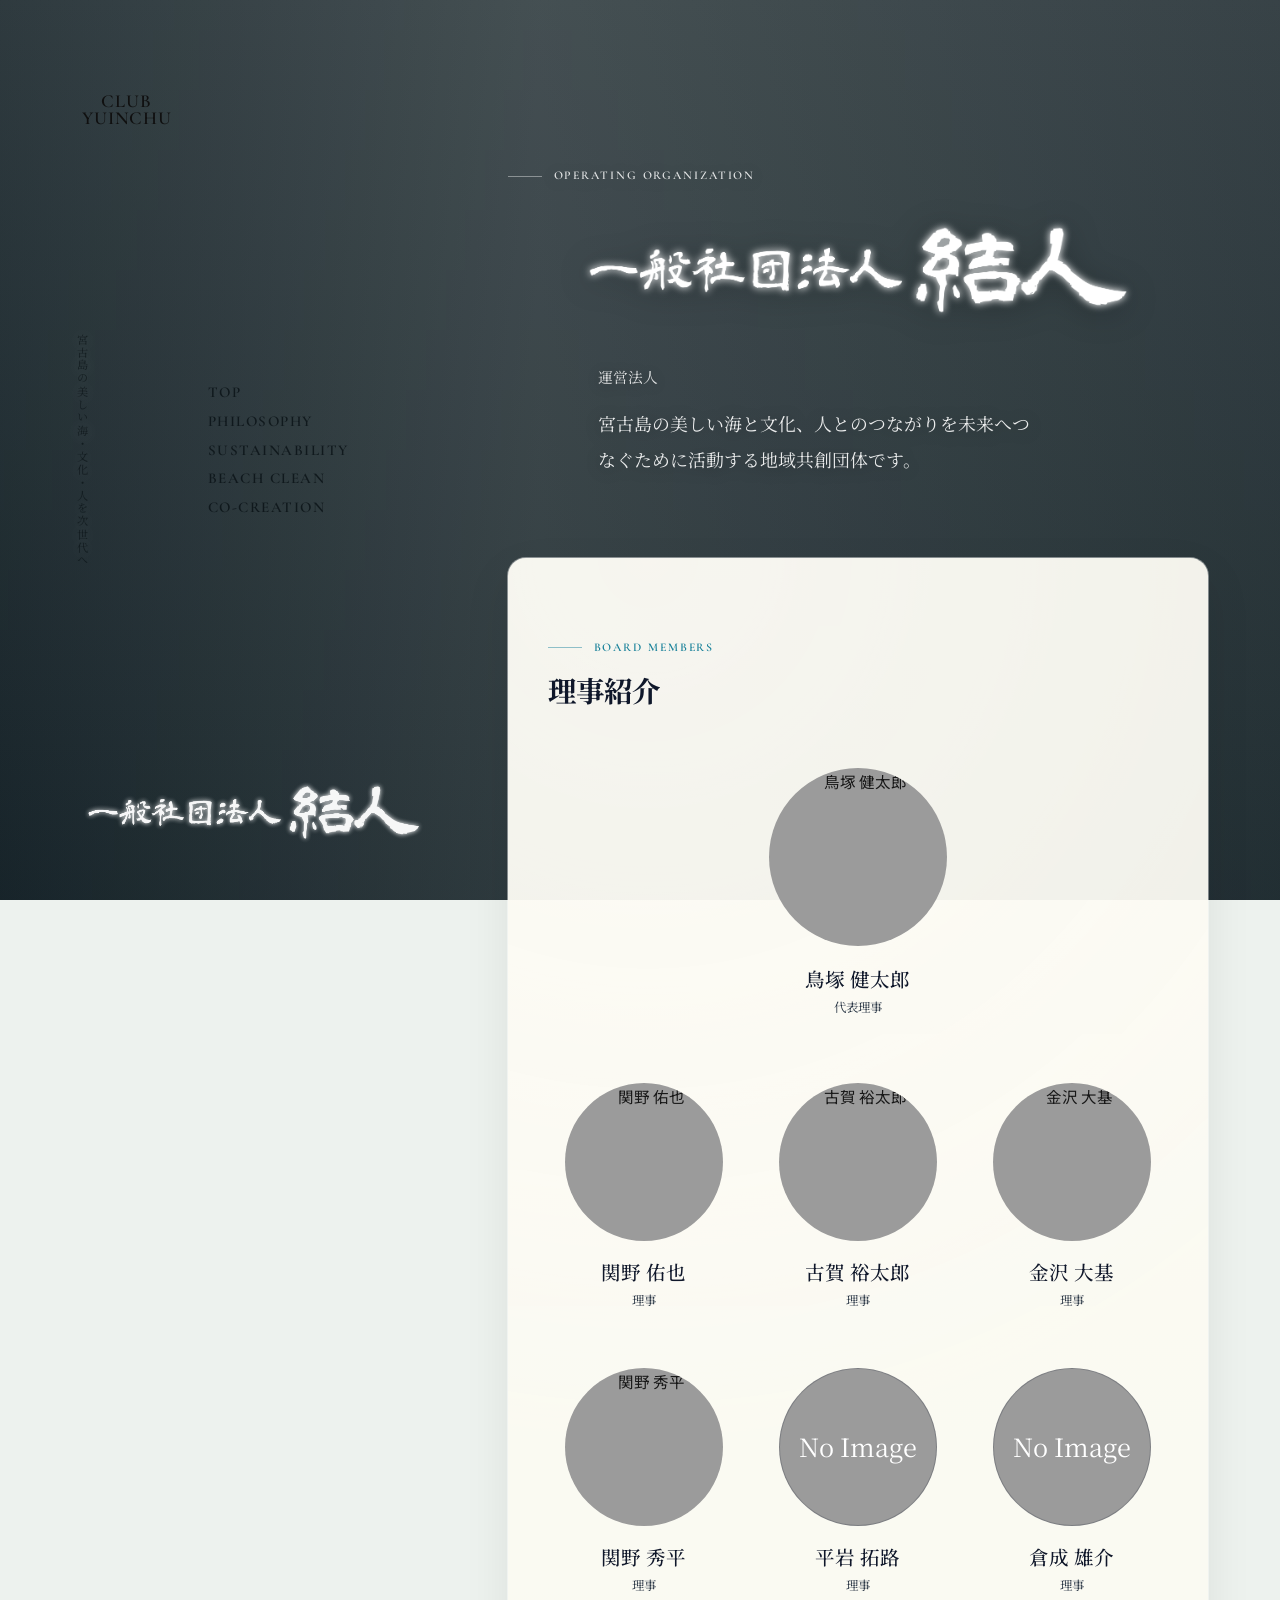
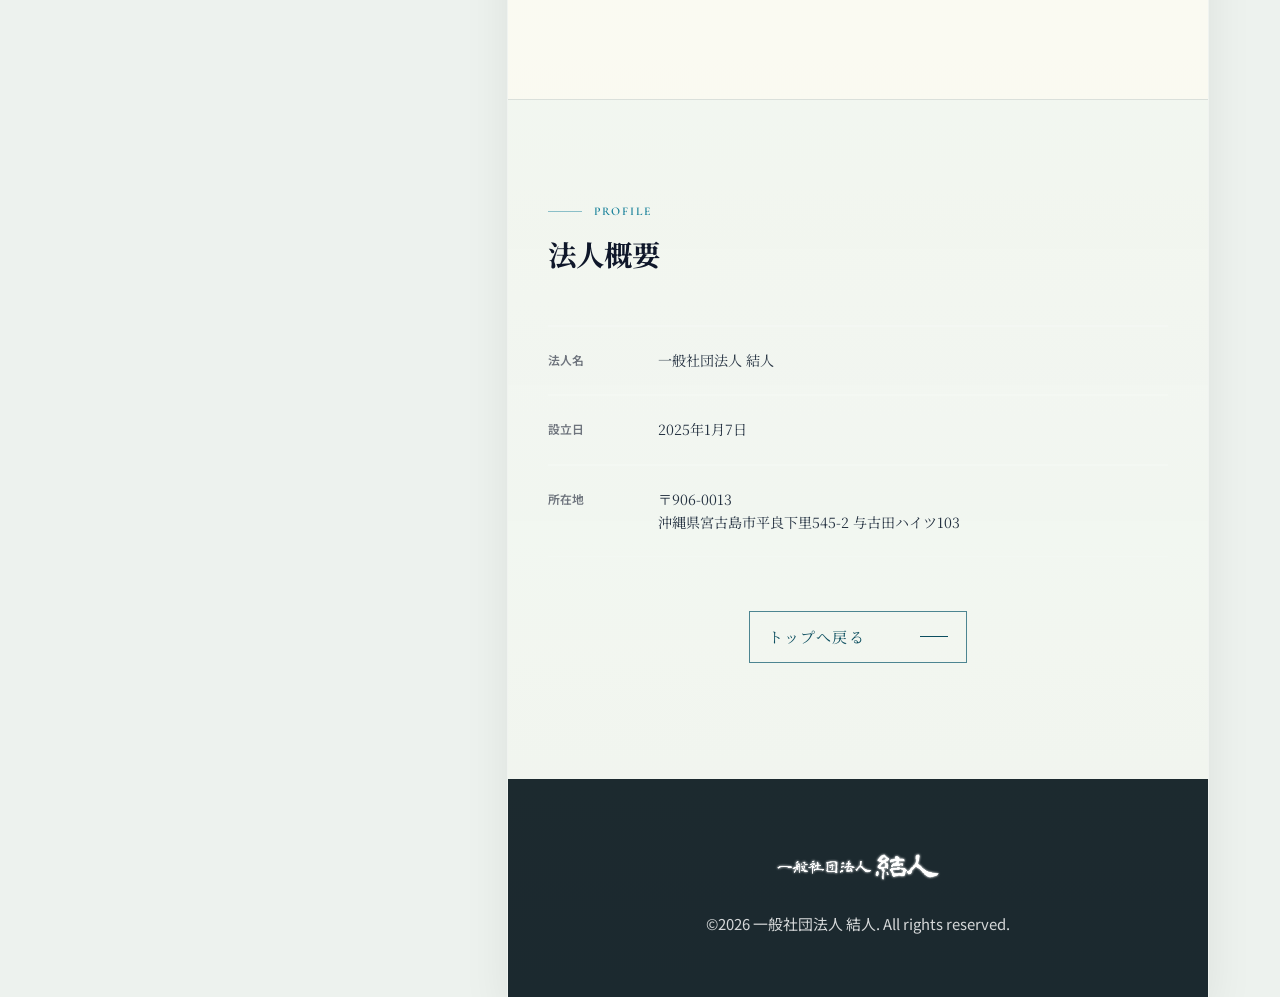
==== commit affc1d27: "Add files via upload" ====
--- a/about.html
+++ b/about.html
@@ -64,7 +64,9 @@
           <h2 class="section-title" id="directors-title">理事紹介</h2>
           <div class="director-feature">
             <figure class="director-card director-card--primary">
-              <div class="director-card__photo director-card__photo--empty">No Image</div>
+              <div class="director-card__photo">
+                <img src="assets/directors/torizuka-kentaro.jpg" alt="鳥塚 健太郎">
+              </div>
               <figcaption>
                 <h3>鳥塚 健太郎</h3>
                 <p>代表理事</p>
@@ -73,44 +75,52 @@
           </div>
           <div class="director-grid">
             <figure class="director-card">
-              <div class="director-card__photo director-card__photo--empty">No Image</div>
+              <div class="director-card__photo">
+                <img src="assets/directors/sekino-yuya.jpg" alt="関野 佑也">
+              </div>
               <figcaption>
                 <h3>関野 佑也</h3>
                 <p>理事</p>
               </figcaption>
             </figure>
             <figure class="director-card">
-              <div class="director-card__photo director-card__photo--empty">No Image</div>
+              <div class="director-card__photo">
+                <img src="assets/directors/koga-yutaro.jpg" alt="古賀 裕太郎">
+              </div>
               <figcaption>
                 <h3>古賀 裕太郎</h3>
                 <p>理事</p>
               </figcaption>
             </figure>
             <figure class="director-card">
-              <div class="director-card__photo director-card__photo--empty">No Image</div>
-              <figcaption>
-                <h3>平岩 拓路</h3>
+              <div class="director-card__photo">
+                <img src="assets/directors/kanazawa-daiki.jpg" alt="金沢 大基">
+              </div>
+              <figcaption>
+                <h3>金沢 大基</h3>
+                <p>理事</p>
+              </figcaption>
+            </figure>
+            <figure class="director-card">
+              <div class="director-card__photo">
+                <img src="assets/directors/sekino-shuhei.jpg" alt="関野 秀平">
+              </div>
+              <figcaption>
+                <h3>関野 秀平</h3>
                 <p>理事</p>
               </figcaption>
             </figure>
             <figure class="director-card director-card--placeholder">
               <div class="director-card__photo director-card__photo--empty">No Image</div>
               <figcaption>
-                <h3>氏名追加予定</h3>
+                <h3>平岩 拓路</h3>
                 <p>理事</p>
               </figcaption>
             </figure>
             <figure class="director-card director-card--placeholder">
               <div class="director-card__photo director-card__photo--empty">No Image</div>
               <figcaption>
-                <h3>氏名追加予定</h3>
-                <p>理事</p>
-              </figcaption>
-            </figure>
-            <figure class="director-card director-card--placeholder">
-              <div class="director-card__photo director-card__photo--empty">No Image</div>
-              <figcaption>
-                <h3>氏名追加予定</h3>
+                <h3>倉成 雄介</h3>
                 <p>理事</p>
               </figcaption>
             </figure>
@@ -135,8 +145,6 @@
               <dt>所在地</dt>
               <dd>〒906-0013<br>沖縄県宮古島市平良下里545-2 与古田ハイツ103</dd>
             </div>
-            <div>
-            </div>
           </dl>
           <a class="section-link about-back-link" href="index.html#philosophy">トップへ戻る</a>
         </div>
--- a/style_hiroha-structure.css
+++ b/style_hiroha-structure.css
@@ -935,10 +935,10 @@
 .about-page .about-hero {
   position: relative;
   z-index: 2;
-  min-height: 78svh;
+  min-height: 62svh;
   display: flex;
   align-items: center;
-  padding: 122px 0 46px;
+  padding: 112px 0 24px;
 }
 
 .about-page .about-hero__inner {
@@ -1005,22 +1005,23 @@
 }
 
 .about-page .directors {
-  padding-top: 84px;
-  padding-bottom: 110px;
+  padding-top: 82px;
+  padding-bottom: 104px;
   background: rgba(252, 250, 242, 0.78);
 }
 
 .about-page .director-feature {
   display: flex;
   justify-content: center;
-  margin-top: 58px;
-  margin-bottom: 72px;
+  margin-top: 54px;
+  margin-bottom: 66px;
 }
 
 .about-page .director-grid {
   display: grid;
   grid-template-columns: repeat(3, minmax(0, 1fr));
-  gap: 46px 24px;
+  gap: 58px 22px;
+  align-items: start;
 }
 
 .about-page .director-card {
@@ -1029,20 +1030,21 @@
 }
 
 .about-page .director-card__photo {
-  width: 100%;
+  width: min(100%, 158px);
   aspect-ratio: 1;
-  margin: 0 auto 20px;
+  margin: 0 auto 18px;
   border-radius: 50%;
   overflow: hidden;
   background: #9b9b9b;
 }
 
 .about-page .director-card--primary {
-  width: min(64%, 260px);
+  width: min(64%, 230px);
 }
 
 .about-page .director-card--primary .director-card__photo {
-  margin-bottom: 22px;
+  width: min(100%, 178px);
+  margin-bottom: 20px;
 }
 
 .about-page .director-card__photo img {
@@ -1057,14 +1059,15 @@
   place-items: center;
   color: #fff;
   font-family: var(--font-serif);
-  font-size: clamp(1rem, 4vw, 1.5rem);
+  font-size: clamp(1.05rem, 3.4vw, 1.58rem);
   line-height: 1;
+  border: 1px solid rgba(15, 23, 42, 0.22);
 }
 
 .about-page .director-card h3 {
-  margin: 0 0 7px;
+  margin: 0 0 5px;
   font-family: var(--font-serif);
-  font-size: clamp(1.04rem, 4.2vw, 1.36rem);
+  font-size: clamp(1.02rem, 3vw, 1.22rem);
   font-weight: 500;
   line-height: 1.4;
 }
@@ -1072,14 +1075,9 @@
 .about-page .director-card p {
   color: #243140;
   font-family: var(--font-serif);
-  font-size: 0.86rem;
+  font-size: 0.78rem;
   line-height: 1.5;
   text-align: center;
-}
-
-.about-page .director-card--placeholder h3,
-.about-page .director-card--placeholder p {
-  color: rgba(15, 23, 42, 0.46);
 }
 
 .about-page .about-profile {
@@ -1211,8 +1209,8 @@
   }
 
   .about-page .about-hero {
-    min-height: 74svh;
-    padding: 108px 0 42px;
+    min-height: 58svh;
+    padding: 98px 0 24px;
   }
 
   .about-page .about-hero__inner {
@@ -1239,11 +1237,28 @@
 
   .about-page .director-feature {
     margin-top: 44px;
-    margin-bottom: 54px;
+    margin-bottom: 52px;
   }
 
   .about-page .director-grid {
-    gap: 34px 14px;
+    gap: 42px 12px;
+  }
+
+  .about-page .director-card__photo {
+    width: min(100%, 116px);
+    margin-bottom: 14px;
+  }
+
+  .about-page .director-card--primary .director-card__photo {
+    width: min(100%, 154px);
+  }
+
+  .about-page .director-card h3 {
+    font-size: clamp(0.96rem, 4vw, 1.08rem);
+  }
+
+  .about-page .director-card p {
+    font-size: 0.72rem;
   }
 
   .about-page .about-profile {
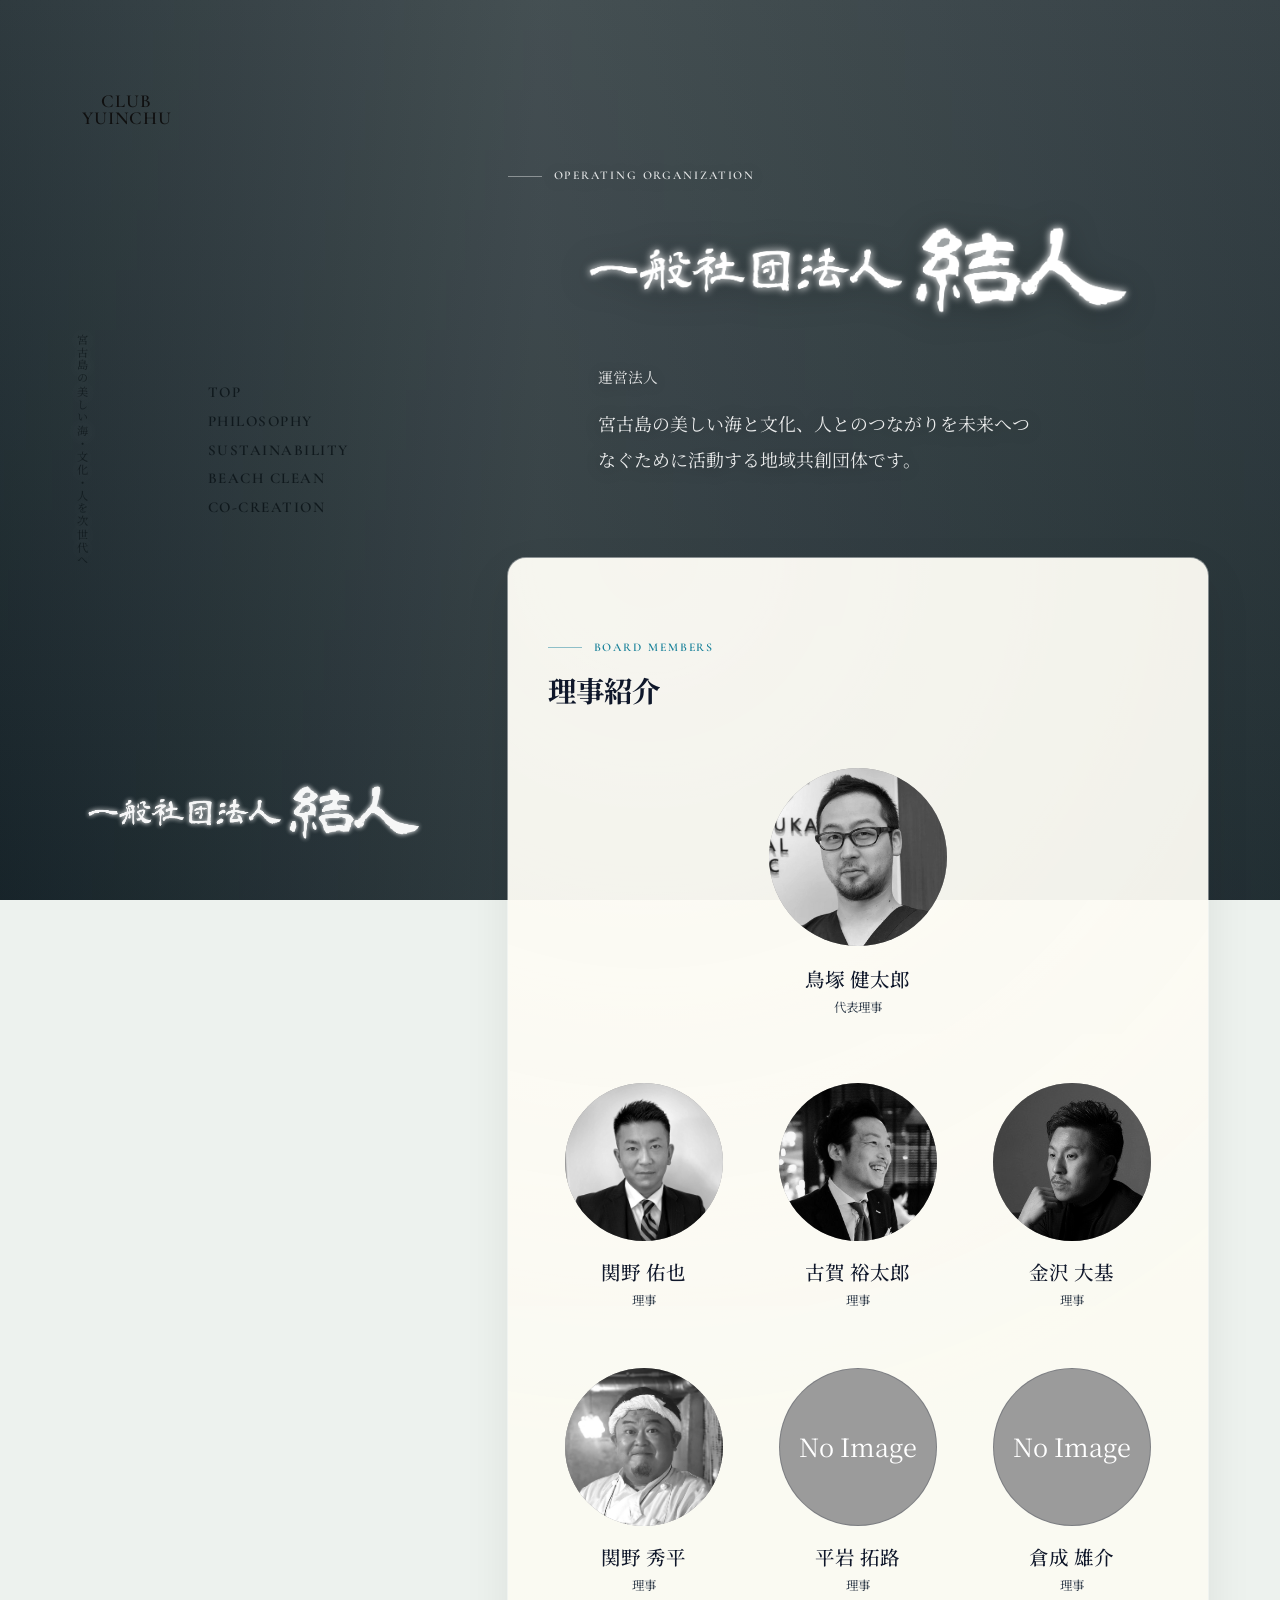
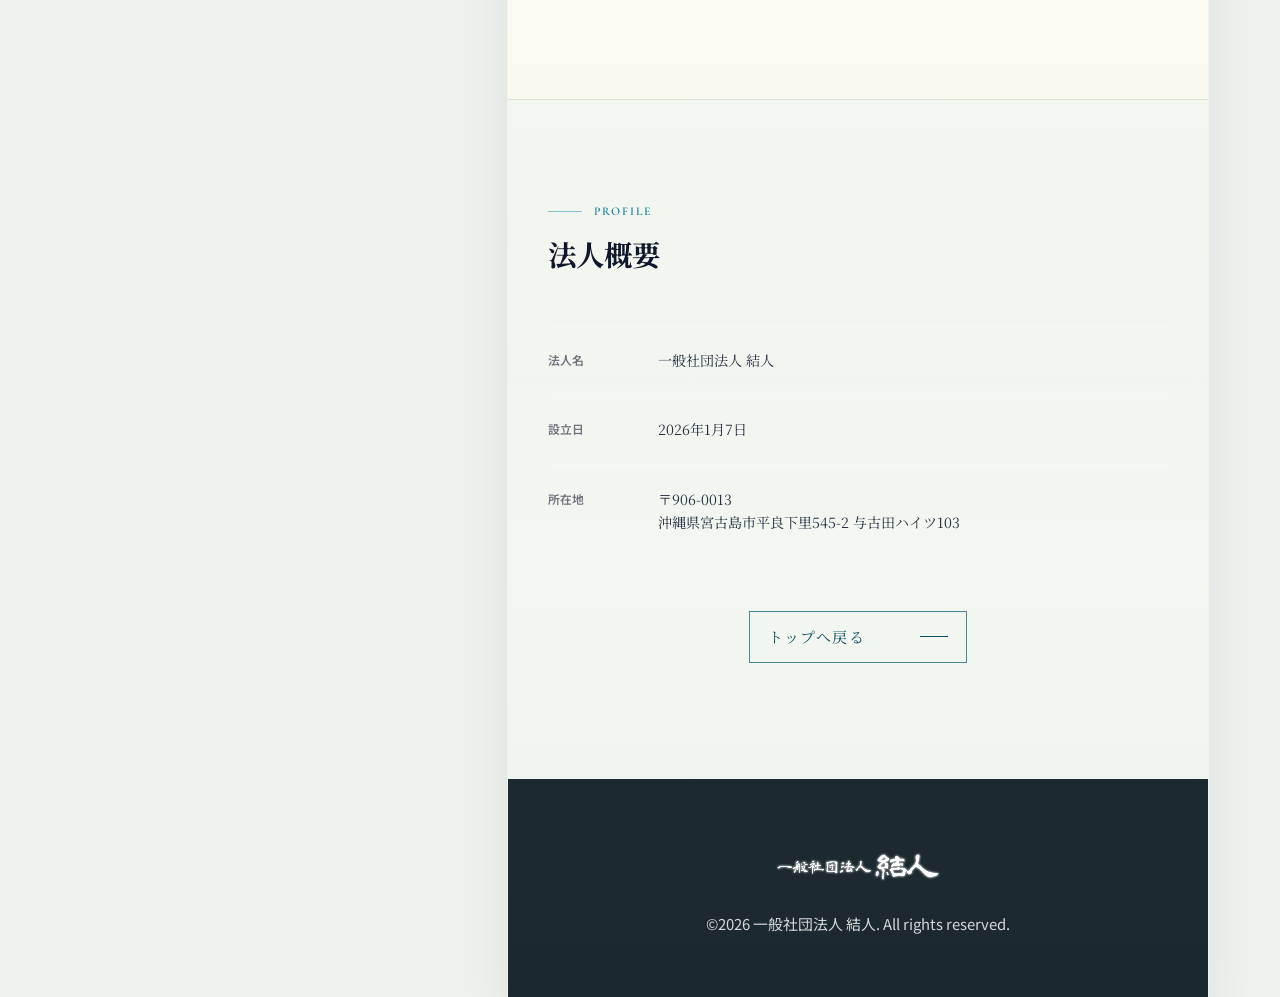
==== commit 038d4df1: "Add files via upload" ====
--- a/about.html
+++ b/about.html
@@ -18,23 +18,23 @@
     </video>
   </div>
   <div class="ambient-overlay" aria-hidden="true"></div>
-  <a class="side-logo" href="index.html" aria-label="一般社団法人 結人 トップへ">
+  <a class="side-logo" href="index_hiroha-structure.html" aria-label="一般社団法人 結人 トップへ">
     <img src="assets/footer-logo.png" alt="">
   </a>
   <p class="side-copy" aria-hidden="true">宮古島の美しい海・文化・人を次世代へ</p>
 
   <header class="site-header" id="top">
     <div class="site-header__inner">
-      <a class="brand" href="index.html" aria-label="一般社団法人 結人 トップへ">
+      <a class="brand" href="index_hiroha-structure.html" aria-label="一般社団法人 結人 トップへ">
         <span>CLUB</span>
         <span>YUINCHU</span>
       </a>
       <nav class="global-nav" id="global-nav" aria-label="サイトナビゲーション">
-        <a href="index.html">TOP</a>
-        <a href="index.html#philosophy">PHILOSOPHY</a>
-        <a href="index.html#sustainability">SUSTAINABILITY</a>
-        <a href="index.html#beach-clean">BEACH CLEAN</a>
-        <a href="index.html#co-creation">CO-CREATION</a>
+        <a href="index_hiroha-structure.html">TOP</a>
+        <a href="index_hiroha-structure.html#philosophy">PHILOSOPHY</a>
+        <a href="index_hiroha-structure.html#sustainability">SUSTAINABILITY</a>
+        <a href="index_hiroha-structure.html#beach-clean">BEACH CLEAN</a>
+        <a href="index_hiroha-structure.html#co-creation">CO-CREATION</a>
       </nav>
       <button class="menu-button" id="menu-button" type="button" aria-label="メニューを開閉" aria-controls="global-nav" aria-expanded="false">
         <span></span>
@@ -139,14 +139,14 @@
             </div>
             <div>
               <dt>設立日</dt>
-              <dd>2025年1月7日</dd>
+              <dd>2026年1月7日</dd>
             </div>
             <div>
               <dt>所在地</dt>
               <dd>〒906-0013<br>沖縄県宮古島市平良下里545-2 与古田ハイツ103</dd>
             </div>
           </dl>
-          <a class="section-link about-back-link" href="index.html#philosophy">トップへ戻る</a>
+          <a class="section-link about-back-link" href="index_hiroha-structure.html#philosophy">トップへ戻る</a>
         </div>
       </section>
 
